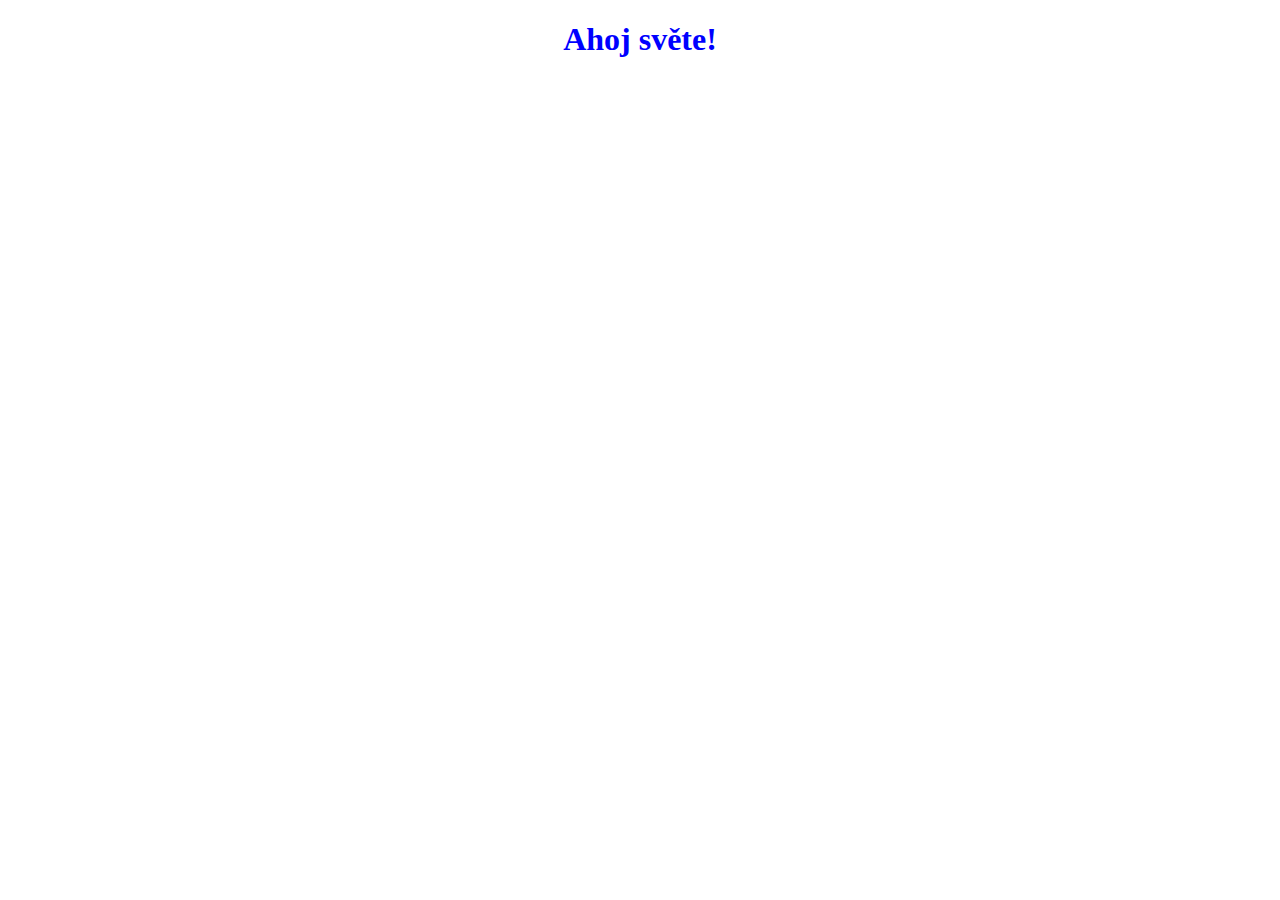
==== app/static/index.html @ 1d9530cc "Cleanup + preparation for phase 2" ====
<!DOCTYPE html>
<html lang="en">
<head>
    <meta charset="UTF-8">
    <meta name="viewport" content="width=device-width, initial-scale=1.0">
    <link rel="stylesheet" href="styles.css"/>
    <title>Žabantí TdA</title>
</head>
<body>
    <h1>Ahoj světe!</h1>
</body>
</html>
---- app/static/styles.css ----
h1 {
    color: blue;
    text-align: center;
}
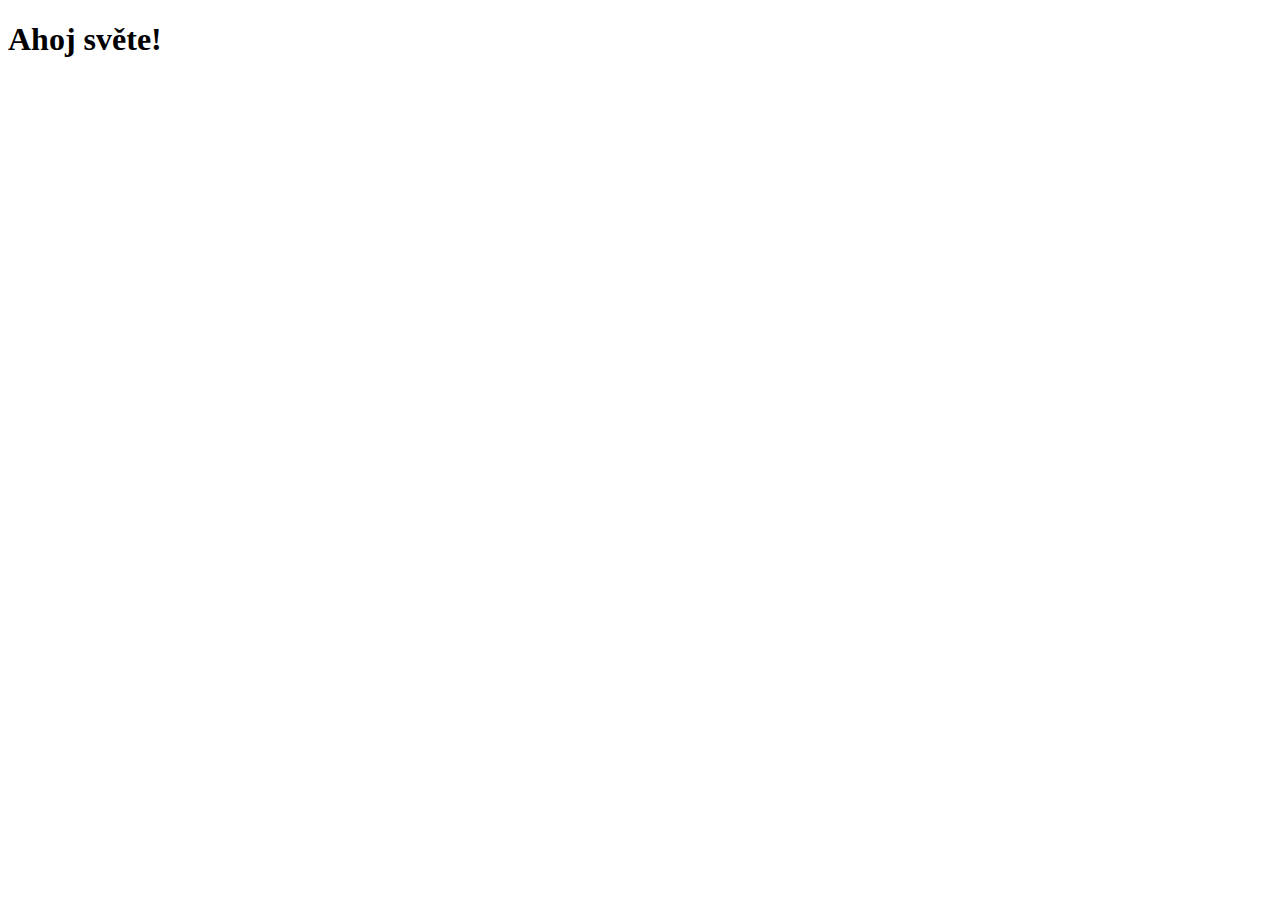
==== commit 5725ae38: "Simplify scripts, serve static/index.html for /" ====
--- a/app/static/index.html
+++ b/app/static/index.html
@@ -3,7 +3,7 @@
 <head>
     <meta charset="UTF-8">
     <meta name="viewport" content="width=device-width, initial-scale=1.0">
-    <link rel="stylesheet" href="styles.css"/>
+    <link rel="stylesheet" href="/static/styles.css"/>
     <title>Žabantí TdA</title>
 </head>
 <body>
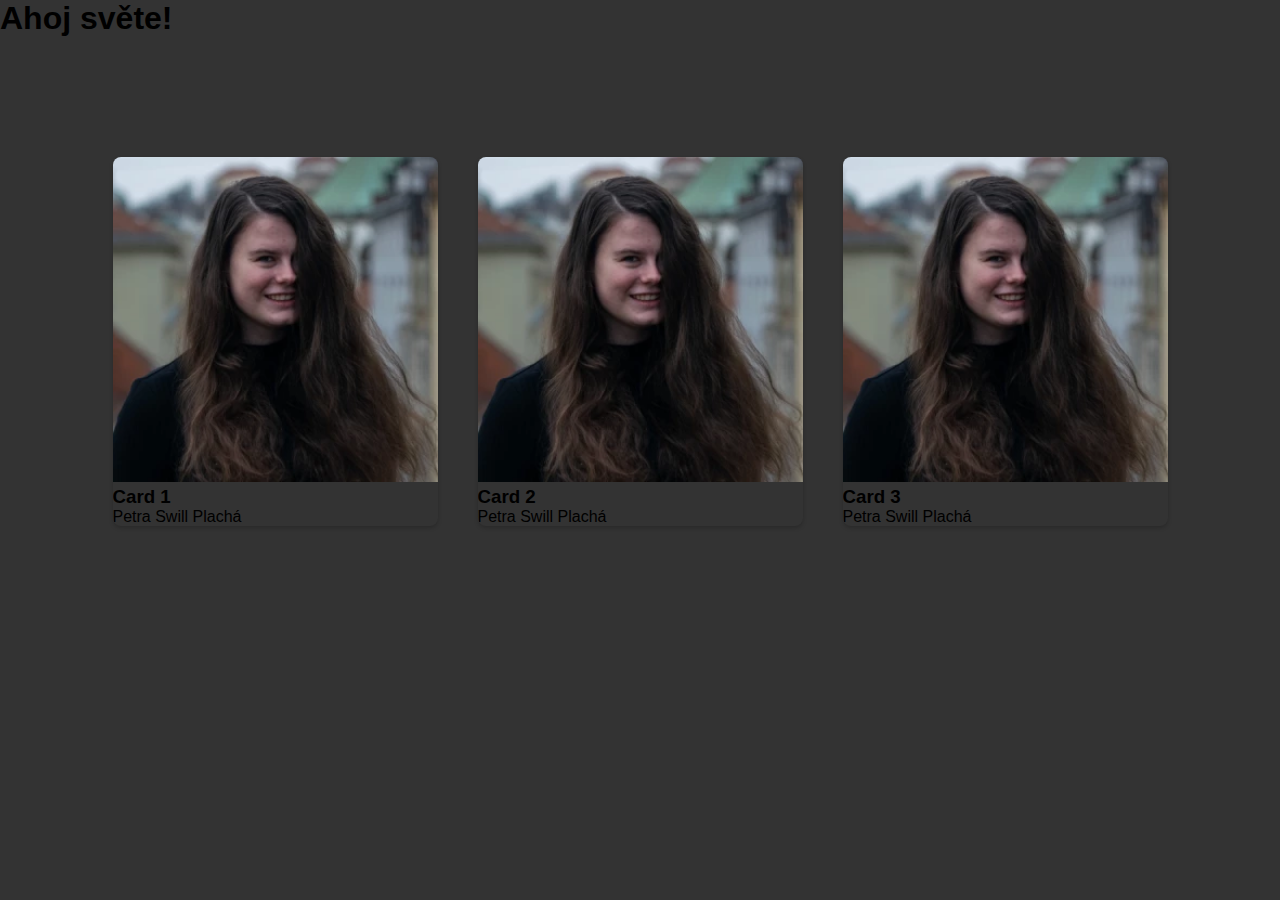
==== commit eff5dc97: "karty" ====
--- a/app/static/index.html
+++ b/app/static/index.html
@@ -3,11 +3,37 @@
 <head>
     <meta charset="UTF-8">
     <meta name="viewport" content="width=device-width, initial-scale=1.0">
-    <link rel="stylesheet" href="/static/styles.css"/>
+    <link rel="stylesheet" href="../static/styles.css"/>
     <title>Žabantí TdA</title>
 </head>
 <body>
     <h1>Ahoj světe!</h1>
+    <div class="card-container">
+        <div class="card">
+            <img src="big.png.webp">
+            <div class="card-contents">
+                <h3>Card 1</h3>
+                <p>Petra Swill Plachá</p>
+            </div>
+
+        </div>
+        <div class="card">
+            <img src="big.png.webp">
+            <div class="card-contents">
+                <h3>Card 2</h3>
+                <p>Petra Swill Plachá</p>
+            </div>
+
+        </div>
+        <div class="card">
+            <img src="big.png.webp">
+            <div class="card-contents">
+                <h3>Card 3</h3>
+                <p>Petra Swill Plachá</p>
+            </div>
+
+        </div>
+    </div>
 </body>
 </html>
 
--- a/app/static/styles.css
+++ b/app/static/styles.css
@@ -0,0 +1,39 @@
+*{
+    margin:0px;
+    padding:0px;
+    box-sizing: border-box;
+    font-family: sans-serif;
+}
+body{
+    background-color: #333;
+} 
+.card-container{
+    display: flex;
+    justify-content: center;
+    flex-wrap: wrap;
+    margin-top: 100px;
+}
+.card{
+    width:325px;
+    background-color: #333;
+    border-radius: 8px;
+    overflow: hidden;
+    box-shadow: 0px 2px 4px rgba(0,0,0,0.2);
+    margin:20px;
+}
+.card img{
+    width:100%;
+    height: auto;
+}
+.card-content{
+    padding:16px;
+}
+.card-content h3{
+    font-size: 28px;
+    margin-bottom: 8px;
+}
+.card-content p{
+    color:#666;
+    font-size: 15px;
+    line-height: 1.3;
+}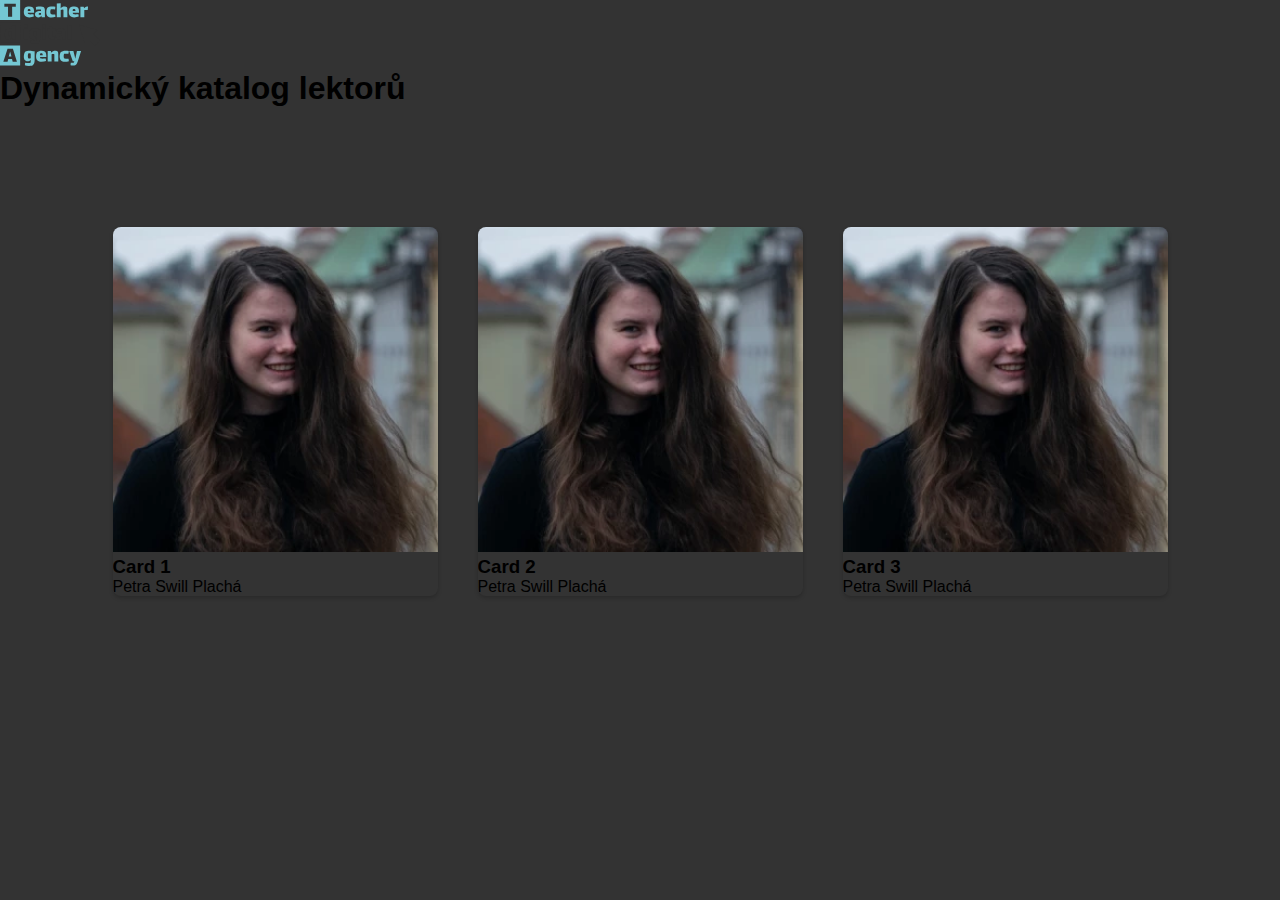
==== commit 29a8d94a: "logo" ====
--- a/app/static/index.html
+++ b/app/static/index.html
@@ -7,7 +7,10 @@
     <title>Žabantí TdA</title>
 </head>
 <body>
-    <h1>Ahoj světe!</h1>
+    <div clas="navbar">
+    <img src="TeacherDigitalAgency_LOGO_colour-black.svg" width="100"> 
+    </div>
+    <h1>Dynamický katalog lektorů</h1>
     <div class="card-container">
         <div class="card">
             <img src="big.png.webp">
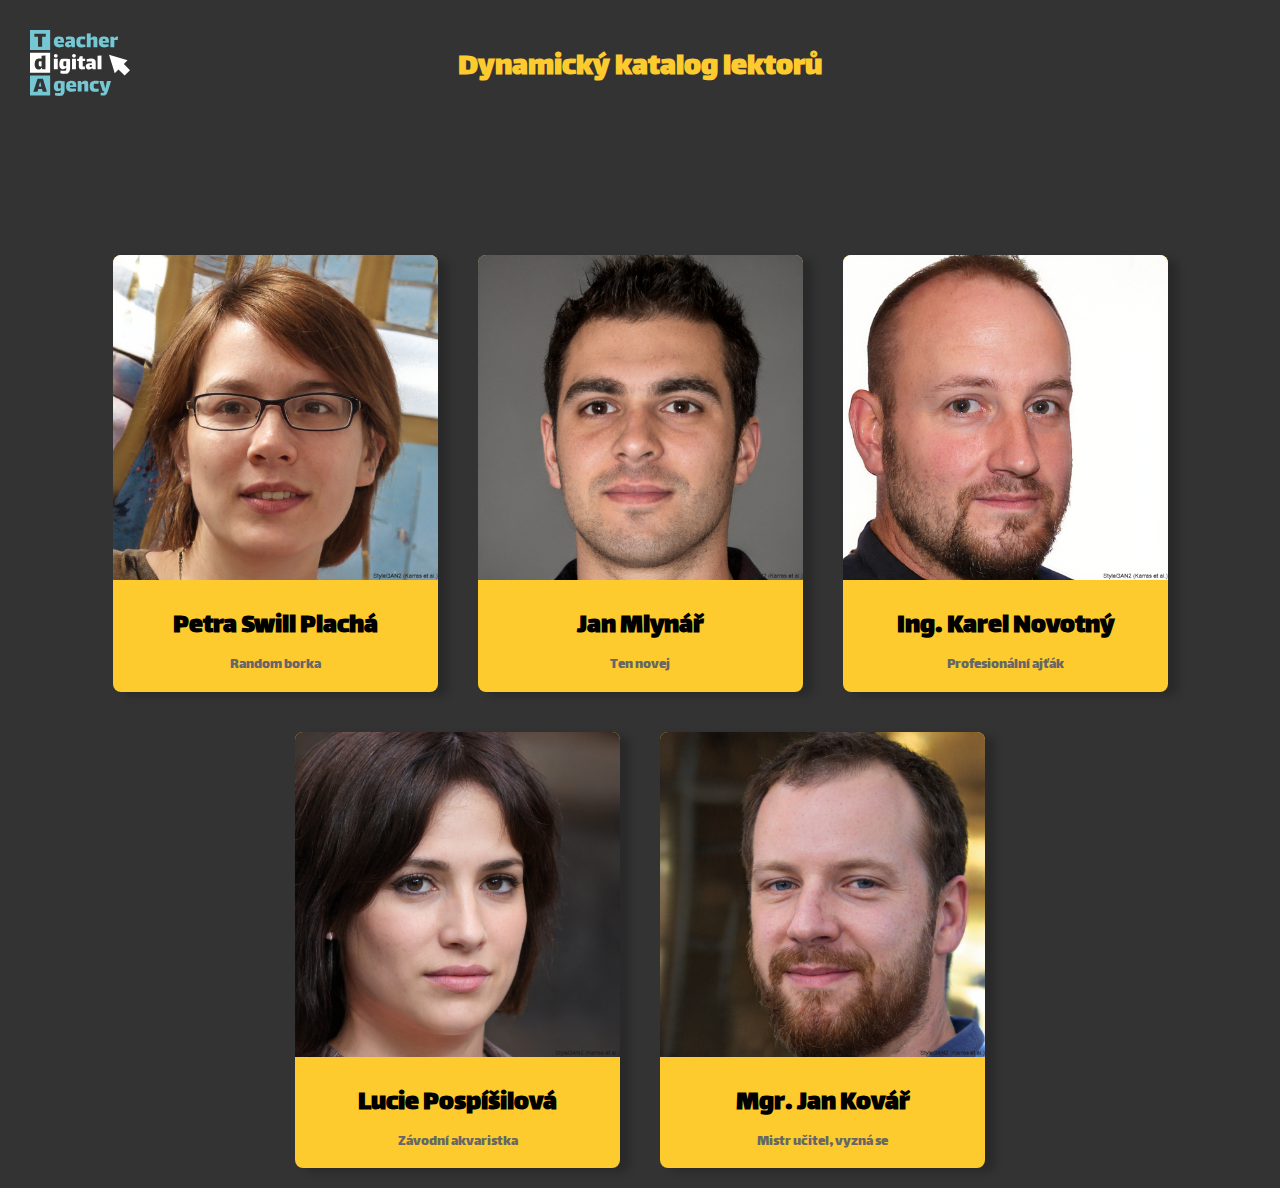
==== commit baf4724e: "CSS: fixes, brand manual" ====
--- a/app/static/index.html
+++ b/app/static/index.html
@@ -5,34 +5,56 @@
     <meta name="viewport" content="width=device-width, initial-scale=1.0">
     <link rel="stylesheet" href="../static/styles.css"/>
     <title>Žabantí TdA</title>
+    <style>
+        @import url('https://fonts.googleapis.com/css2?family=Lalezar&display=swap');
+    </style>
 </head>
 <body>
-    <div clas="navbar">
-    <img src="TeacherDigitalAgency_LOGO_colour-black.svg" width="100"> 
+    <div class="navbar">
+        <div class="logo-wrapper">
+            <img class="logo" src="../static/TeacherDigitalAgency_LOGO_colour-white.svg" width="100"> 
+        </div>
+        <h1 id="title">Dynamický katalog lektorů</h1>
     </div>
-    <h1>Dynamický katalog lektorů</h1>
+    
     <div class="card-container">
         <div class="card">
-            <img src="big.png.webp">
-            <div class="card-contents">
-                <h3>Card 1</h3>
-                <p>Petra Swill Plachá</p>
+            <img src="../static/jpg/p1.jpg">
+            <div class="card-content">
+                <h3>Petra Swill Plachá</h3>
+                <p>Random borka</p>
             </div>
 
         </div>
         <div class="card">
-            <img src="big.png.webp">
-            <div class="card-contents">
-                <h3>Card 2</h3>
-                <p>Petra Swill Plachá</p>
+            <img src="../static/jpg/p2.jpg">
+            <div class="card-content">
+                <h3>Jan Mlynář</h3>
+                <p>Ten novej</p>
             </div>
 
         </div>
         <div class="card">
-            <img src="big.png.webp">
-            <div class="card-contents">
-                <h3>Card 3</h3>
-                <p>Petra Swill Plachá</p>
+            <img src="../static/jpg/p3.jpg">
+            <div class="card-content">
+                <h3>Ing. Karel Novotný</h3>
+                <p>Profesionální ajťák</p>
+            </div>
+
+        </div>
+        <div class="card">
+            <img src="../static/jpg/p4.jpg">
+            <div class="card-content">
+                <h3>Lucie Pospíšilová</h3>
+                <p>Závodní akvaristka</p>
+            </div>
+
+        </div>
+        <div class="card">
+            <img src="../static/jpg/p5.jpg">
+            <div class="card-content">
+                <h3>Mgr. Jan Kovář</h3>
+                <p>Mistr učitel, vyzná se</p>
             </div>
 
         </div>
--- a/app/static/styles.css
+++ b/app/static/styles.css
@@ -2,7 +2,7 @@
     margin:0px;
     padding:0px;
     box-sizing: border-box;
-    font-family: sans-serif;
+    font-family: Lalezar, system-ui, -apple-system, BlinkMacSystemFont, 'Segoe UI', Roboto, Oxygen, Ubuntu, Cantarell, 'Open Sans', 'Helvetica Neue', sans-serif;
 }
 body{
     background-color: #333;
@@ -15,17 +15,18 @@
 }
 .card{
     width:325px;
-    background-color: #333;
+    background-color: #FECB2E;
     border-radius: 8px;
     overflow: hidden;
-    box-shadow: 0px 2px 4px rgba(0,0,0,0.2);
+    box-shadow: 10px 4px 8px rgba(0,0,0,0.2);
     margin:20px;
 }
 .card img{
     width:100%;
     height: auto;
 }
-.card-content{
+.card-content {
+    text-align: center;
     padding:16px;
 }
 .card-content h3{
@@ -36,4 +37,28 @@
     color:#666;
     font-size: 15px;
     line-height: 1.3;
+}
+
+.logo-wrapper {
+    width: fit-content;
+    float: left;
+}
+
+.logo {
+    position: relative;
+    margin-left: 30%;
+    margin-right: 30%;
+    margin-top: 30%;
+    margin-bottom: 30%;
+}
+
+.navbar {
+    display: grid;
+    grid-template-columns: 1fr 4fr 1fr;
+    align-items: center;
+}
+
+#title {
+    margin: auto;
+    color: #FECB2E;
 }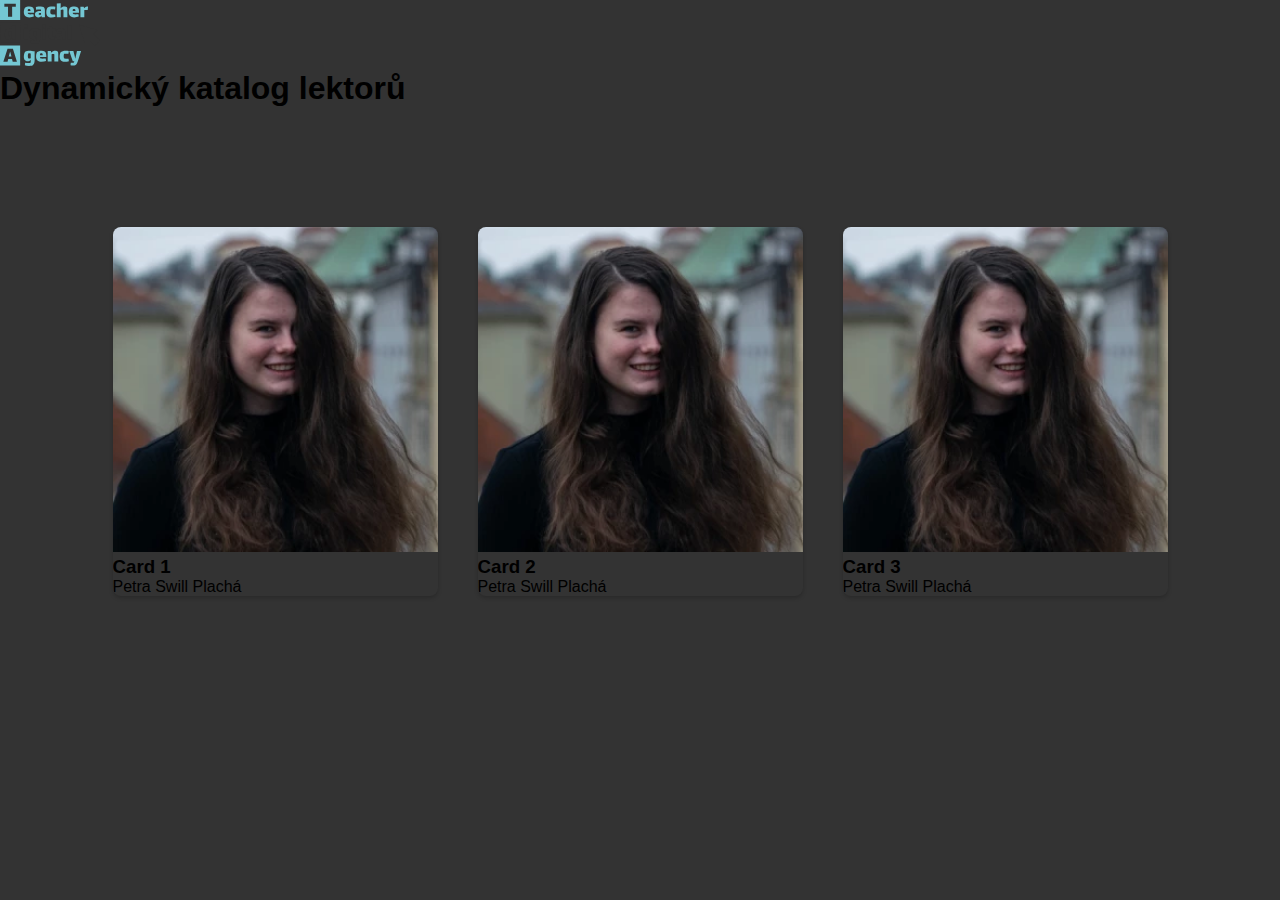
==== commit d85b9f1f: "lecturer" ====
--- a/app/static/index.html
+++ b/app/static/index.html
@@ -5,56 +5,34 @@
     <meta name="viewport" content="width=device-width, initial-scale=1.0">
     <link rel="stylesheet" href="../static/styles.css"/>
     <title>Žabantí TdA</title>
-    <style>
-        @import url('https://fonts.googleapis.com/css2?family=Lalezar&display=swap');
-    </style>
 </head>
 <body>
     <div class="navbar">
-        <div class="logo-wrapper">
-            <img class="logo" src="../static/TeacherDigitalAgency_LOGO_colour-white.svg" width="100"> 
-        </div>
-        <h1 id="title">Dynamický katalog lektorů</h1>
+    <img src="TeacherDigitalAgency_LOGO_colour-black.svg" width="100"> 
     </div>
-    
+    <h1>Dynamický katalog lektorů</h1>
     <div class="card-container">
         <div class="card">
-            <img src="../static/jpg/p1.jpg">
-            <div class="card-content">
-                <h3>Petra Swill Plachá</h3>
-                <p>Random borka</p>
+            <img src="big.png.webp">
+            <div class="card-contents">
+                <h3>Card 1</h3>
+                <p>Petra Swill Plachá</p>
             </div>
 
         </div>
         <div class="card">
-            <img src="../static/jpg/p2.jpg">
-            <div class="card-content">
-                <h3>Jan Mlynář</h3>
-                <p>Ten novej</p>
+            <img src="big.png.webp">
+            <div class="card-contents">
+                <h3>Card 2</h3>
+                <p>Petra Swill Plachá</p>
             </div>
 
         </div>
         <div class="card">
-            <img src="../static/jpg/p3.jpg">
-            <div class="card-content">
-                <h3>Ing. Karel Novotný</h3>
-                <p>Profesionální ajťák</p>
-            </div>
-
-        </div>
-        <div class="card">
-            <img src="../static/jpg/p4.jpg">
-            <div class="card-content">
-                <h3>Lucie Pospíšilová</h3>
-                <p>Závodní akvaristka</p>
-            </div>
-
-        </div>
-        <div class="card">
-            <img src="../static/jpg/p5.jpg">
-            <div class="card-content">
-                <h3>Mgr. Jan Kovář</h3>
-                <p>Mistr učitel, vyzná se</p>
+            <img src="big.png.webp">
+            <div class="card-contents">
+                <h3>Card 3</h3>
+                <p>Petra Swill Plachá</p>
             </div>
 
         </div>
--- a/app/static/styles.css
+++ b/app/static/styles.css
@@ -1,8 +1,9 @@
+@import url('https://fonts.googleapis.com/css2?family=Lalezar&display=swap');
 *{
     margin:0px;
     padding:0px;
     box-sizing: border-box;
-    font-family: Lalezar, system-ui, -apple-system, BlinkMacSystemFont, 'Segoe UI', Roboto, Oxygen, Ubuntu, Cantarell, 'Open Sans', 'Helvetica Neue', sans-serif;
+    font-family: sans-serif;
 }
 body{
     background-color: #333;
@@ -15,18 +16,17 @@
 }
 .card{
     width:325px;
-    background-color: #FECB2E;
+    background-color: #333;
     border-radius: 8px;
     overflow: hidden;
-    box-shadow: 10px 4px 8px rgba(0,0,0,0.2);
+    box-shadow: 0px 2px 4px rgba(0,0,0,0.2);
     margin:20px;
 }
 .card img{
     width:100%;
     height: auto;
 }
-.card-content {
-    text-align: center;
+.card-content{
     padding:16px;
 }
 .card-content h3{
@@ -37,28 +37,4 @@
     color:#666;
     font-size: 15px;
     line-height: 1.3;
-}
-
-.logo-wrapper {
-    width: fit-content;
-    float: left;
-}
-
-.logo {
-    position: relative;
-    margin-left: 30%;
-    margin-right: 30%;
-    margin-top: 30%;
-    margin-bottom: 30%;
-}
-
-.navbar {
-    display: grid;
-    grid-template-columns: 1fr 4fr 1fr;
-    align-items: center;
-}
-
-#title {
-    margin: auto;
-    color: #FECB2E;
 }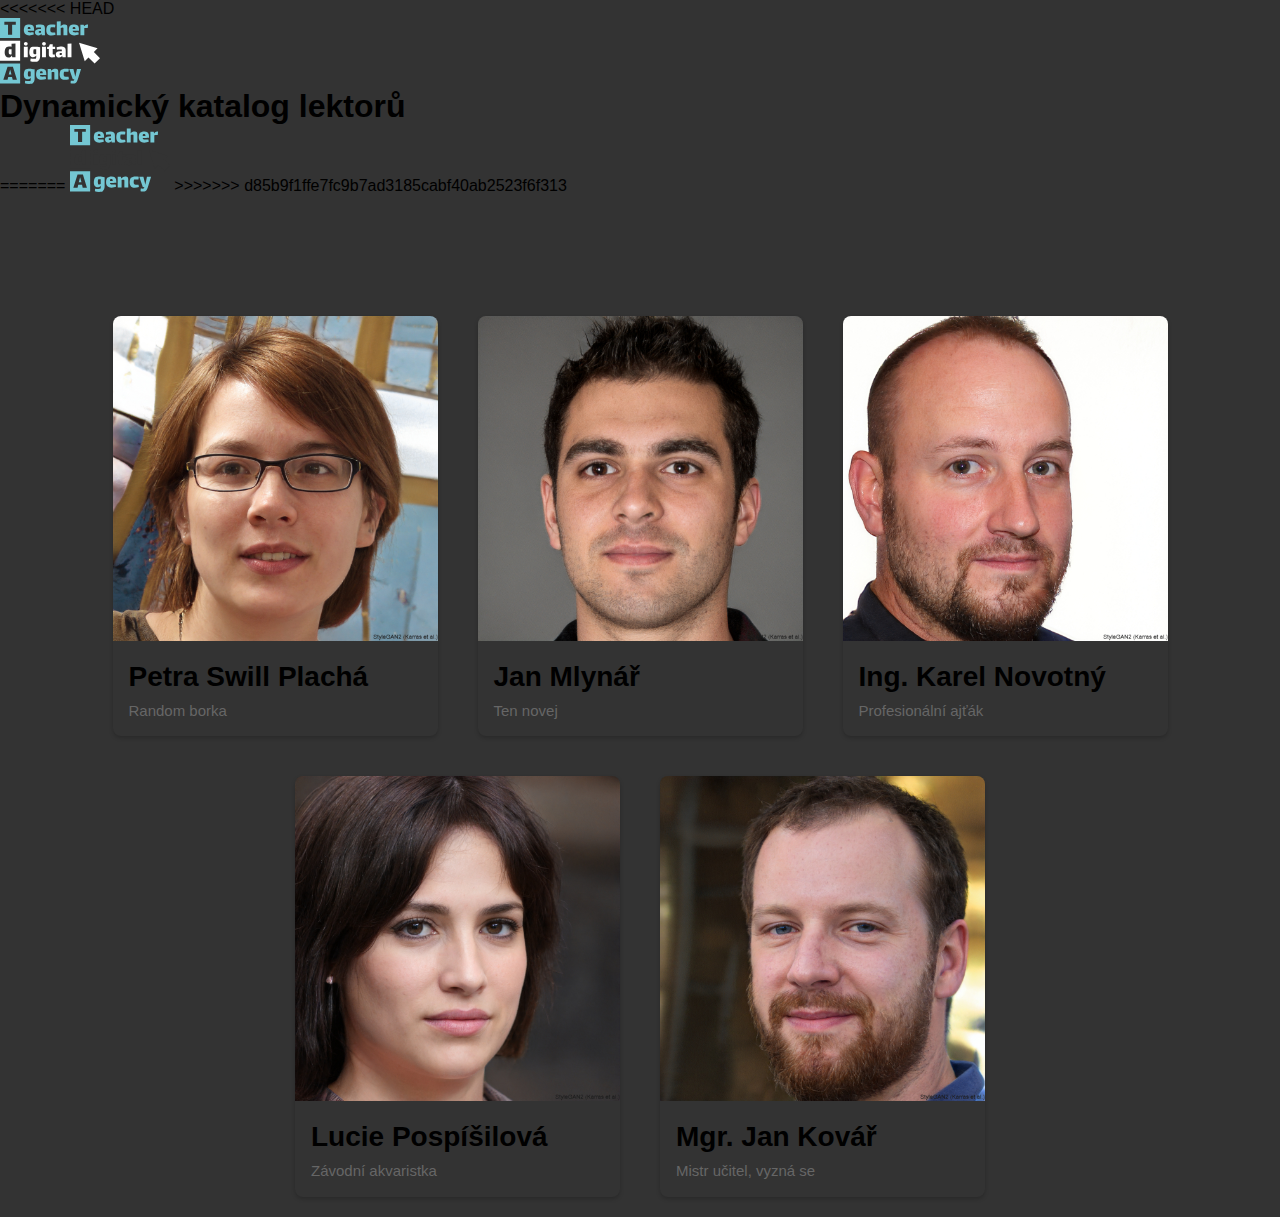
==== commit 08057dcd: "Merge branch 'main' of github.com:hcincera/TdA24-Zabanti" ====
--- a/app/static/index.html
+++ b/app/static/index.html
@@ -5,34 +5,60 @@
     <meta name="viewport" content="width=device-width, initial-scale=1.0">
     <link rel="stylesheet" href="../static/styles.css"/>
     <title>Žabantí TdA</title>
+    <style>
+        @import url('https://fonts.googleapis.com/css2?family=Lalezar&display=swap');
+    </style>
 </head>
 <body>
     <div class="navbar">
+<<<<<<< HEAD
+        <div class="logo-wrapper">
+            <img class="logo" src="../static/TeacherDigitalAgency_LOGO_colour-white.svg" width="100"> 
+        </div>
+        <h1 id="title">Dynamický katalog lektorů</h1>
+=======
     <img src="TeacherDigitalAgency_LOGO_colour-black.svg" width="100"> 
+>>>>>>> d85b9f1ffe7fc9b7ad3185cabf40ab2523f6f313
     </div>
-    <h1>Dynamický katalog lektorů</h1>
+    
     <div class="card-container">
         <div class="card">
-            <img src="big.png.webp">
-            <div class="card-contents">
-                <h3>Card 1</h3>
-                <p>Petra Swill Plachá</p>
+            <img src="../static/jpg/p1.jpg">
+            <div class="card-content">
+                <h3>Petra Swill Plachá</h3>
+                <p>Random borka</p>
             </div>
 
         </div>
         <div class="card">
-            <img src="big.png.webp">
-            <div class="card-contents">
-                <h3>Card 2</h3>
-                <p>Petra Swill Plachá</p>
+            <img src="../static/jpg/p2.jpg">
+            <div class="card-content">
+                <h3>Jan Mlynář</h3>
+                <p>Ten novej</p>
             </div>
 
         </div>
         <div class="card">
-            <img src="big.png.webp">
-            <div class="card-contents">
-                <h3>Card 3</h3>
-                <p>Petra Swill Plachá</p>
+            <img src="../static/jpg/p3.jpg">
+            <div class="card-content">
+                <h3>Ing. Karel Novotný</h3>
+                <p>Profesionální ajťák</p>
+            </div>
+
+        </div>
+        <div class="card">
+            <img src="../static/jpg/p4.jpg">
+            <div class="card-content">
+                <h3>Lucie Pospíšilová</h3>
+                <p>Závodní akvaristka</p>
+            </div>
+
+        </div>
+        <div class="card">
+            <img src="../static/jpg/p5.jpg">
+            <div class="card-content">
+                <h3>Mgr. Jan Kovář</h3>
+                <p>Mistr učitel, vyzná se</p>
             </div>
 
         </div>
